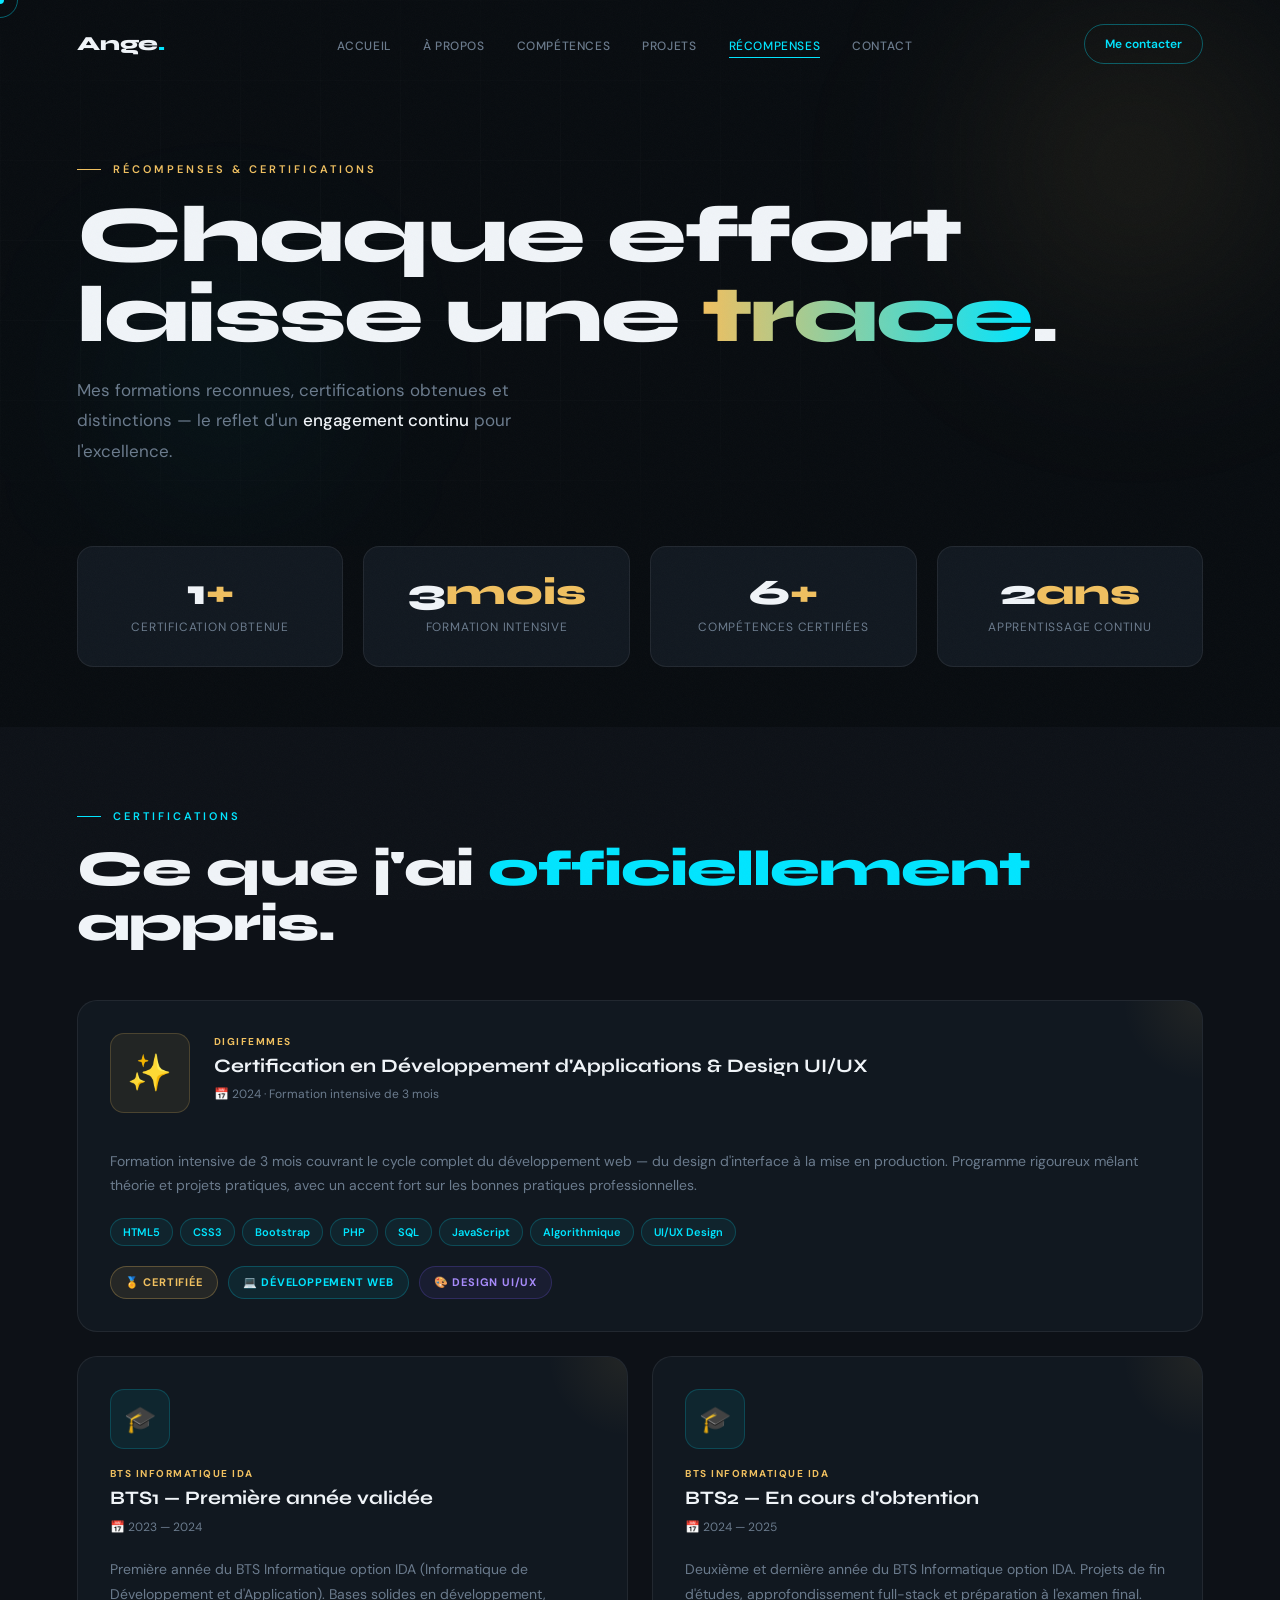
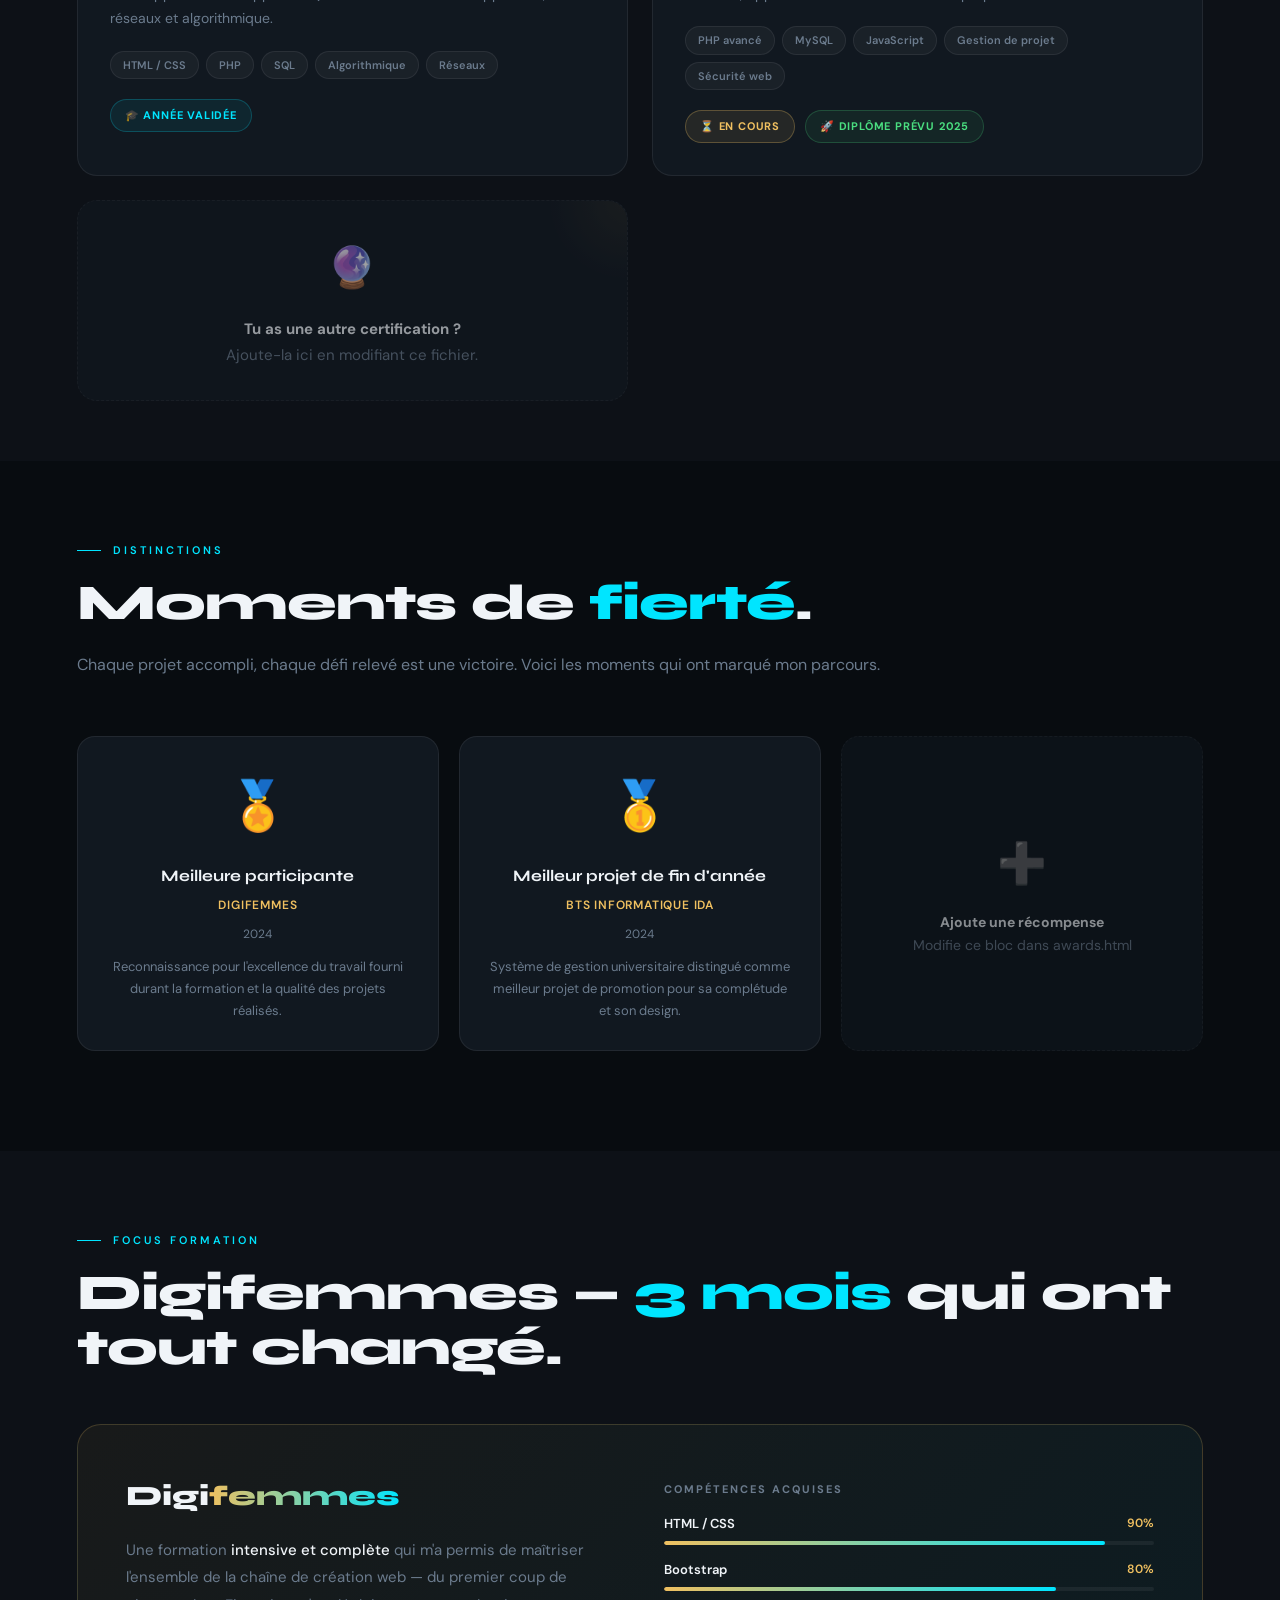
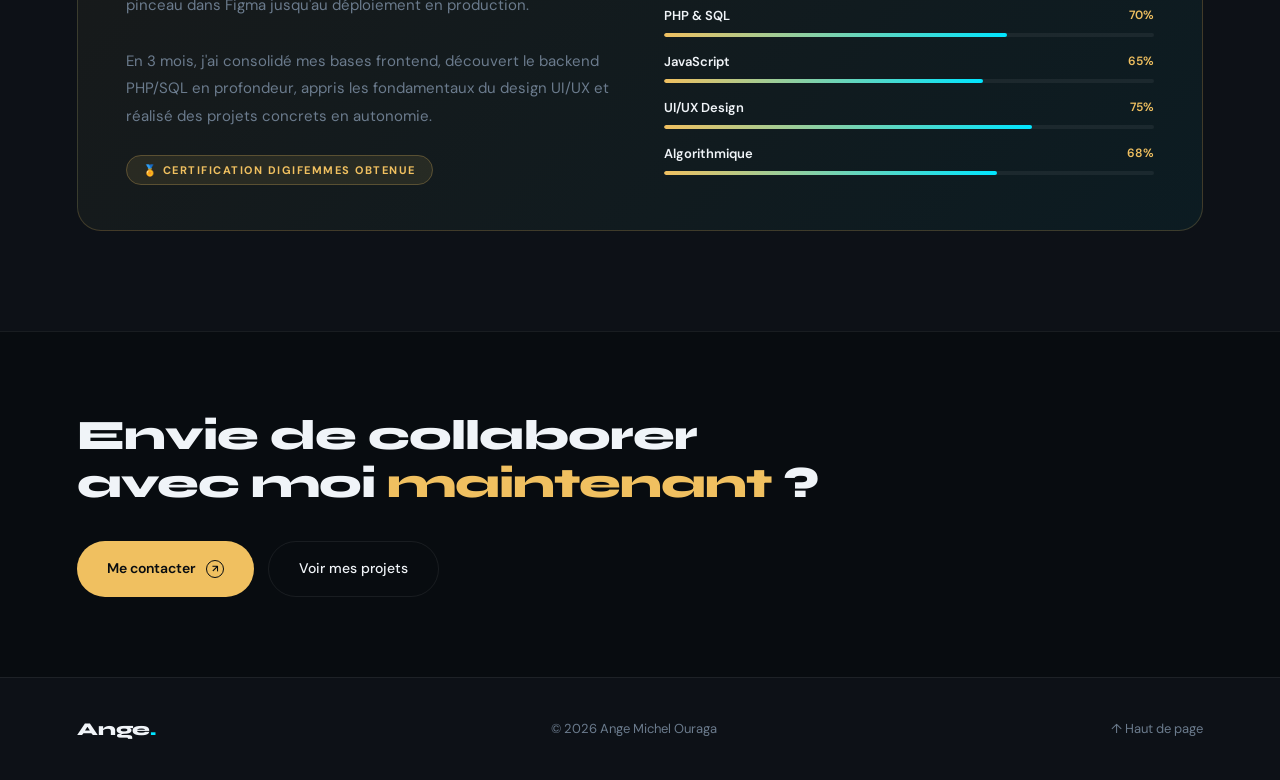
==== awards.html @ 10b8ca1f "Add files via upload" ====
<!DOCTYPE html>
<html lang="fr">
<head>
<meta charset="UTF-8">
<meta name="viewport" content="width=device-width, initial-scale=1.0">
<title>Récompenses & Certifications — Ange Michel Ouraga</title>
<link rel="preconnect" href="https://fonts.googleapis.com">
<link href="https://fonts.googleapis.com/css2?family=Syne:wght@400;600;700;800&family=DM+Sans:wght@300;400;500&display=swap" rel="stylesheet">
<link rel="stylesheet" href="shared.css">
<style>
/* ============================================
   AWARDS PAGE
============================================ */

/* ===== HERO SPÉCIAL ===== */
.awards-hero {
  padding:160px 6% 80px;
  position:relative; overflow:hidden;
  background:var(--bg);
}
.awards-hero-grid {
  position:absolute; inset:0; pointer-events:none;
  background-image:
    linear-gradient(rgba(255,255,255,.02) 1px, transparent 1px),
    linear-gradient(90deg, rgba(255,255,255,.02) 1px, transparent 1px);
  background-size:80px 80px;
  mask-image:radial-gradient(ellipse 70% 70% at 30% 50%, black 20%, transparent 100%);
}
.gold-orb {
  position:absolute; border-radius:50%; filter:blur(90px); pointer-events:none;
  animation:orbFloat 14s ease-in-out infinite;
}
.gold-orb-1 {
  width:450px; height:450px; right:-80px; top:-60px;
  background:radial-gradient(circle, rgba(240,192,96,.12) 0%, transparent 70%);
}
.gold-orb-2 {
  width:320px; height:320px; left:5%; bottom:0;
  background:radial-gradient(circle, rgba(0,229,255,.08) 0%, transparent 70%);
  animation-delay:-7s;
}

.awards-hero-label {
  font-size:11px; font-weight:600; letter-spacing:3px; text-transform:uppercase;
  color:#F0C060; margin-bottom:16px; display:flex; align-items:center; gap:12px;
  opacity:0; transform:translateY(20px); animation:revealUp .8s var(--ease) .1s forwards;
}
.awards-hero-label::before { content:''; width:24px; height:1px; background:#F0C060; }
.awards-hero-title {
  font-family:var(--font-h); font-size:clamp(44px,7vw,80px); font-weight:800;
  line-height:1; letter-spacing:-2px; margin-bottom:20px;
  opacity:0; transform:translateY(30px); animation:revealUp 1s var(--ease) .25s forwards;
}
.awards-hero-title em {
  font-style:normal;
  background:linear-gradient(90deg,#F0C060,#00E5FF);
  -webkit-background-clip:text; -webkit-text-fill-color:transparent; background-clip:text;
}
.awards-hero-sub {
  font-size:17px; color:var(--muted); max-width:480px; line-height:1.8;
  opacity:0; transform:translateY(20px); animation:revealUp .9s var(--ease) .4s forwards;
}
.awards-hero-sub strong { color:var(--txt); font-weight:500; }

/* ===== STATS RAPIDES ===== */
.awards-stats {
  display:grid; grid-template-columns:repeat(4,1fr); gap:20px;
  padding:0 6% 60px; background:var(--bg);
}
.astat {
  background:var(--surface); border:1px solid var(--border); border-radius:16px;
  padding:28px 20px; text-align:center;
  transition:border-color .3s, transform .3s var(--ease);
}
.astat:hover { border-color:rgba(240,192,96,.3); transform:translateY(-4px); }
.astat-num {
  font-family:var(--font-h); font-size:36px; font-weight:800; color:var(--txt); line-height:1;
}
.astat-num span { color:#F0C060; }
.astat-label { font-size:12px; color:var(--muted); text-transform:uppercase; letter-spacing:.8px; margin-top:6px; }

/* ===== CERTIFICATIONS ===== */
.certs-section { padding:80px 6% 60px; background:var(--bg2); }
.certs-grid { display:grid; grid-template-columns:repeat(2,1fr); gap:24px; margin-top:48px; }

.cert-card {
  background:var(--surface); border:1px solid var(--border); border-radius:20px;
  padding:32px; position:relative; overflow:hidden;
  transition:border-color .4s, transform .5s var(--ease), box-shadow .5s;
  cursor:none;
}
.cert-card:hover {
  border-color:rgba(240,192,96,.35);
  transform:translateY(-6px);
  box-shadow:0 24px 50px rgba(0,0,0,.3), 0 0 0 1px rgba(240,192,96,.1);
}
.cert-card.featured { grid-column:span 2; }
.cert-card.featured .cert-header { flex-direction:row; align-items:flex-start; gap:24px; }
.cert-card.featured .cert-icon-wrap { flex-shrink:0; width:80px; height:80px; font-size:36px; }

/* Deco coin */
.cert-card::before {
  content:''; position:absolute; top:0; right:0; width:80px; height:80px;
  background:radial-gradient(circle at top right, rgba(240,192,96,.08) 0%, transparent 70%);
}

.cert-header { display:flex; flex-direction:column; margin-bottom:20px; }
.cert-icon-wrap {
  width:60px; height:60px; border-radius:14px; margin-bottom:16px;
  background:rgba(240,192,96,.08); border:1px solid rgba(240,192,96,.2);
  display:flex; align-items:center; justify-content:center; font-size:26px;
}
.cert-icon-wrap.blue { background:rgba(0,229,255,.07); border-color:rgba(0,229,255,.18); }
.cert-icon-wrap.purple { background:rgba(123,97,255,.07); border-color:rgba(123,97,255,.18); }
.cert-icon-wrap.green { background:rgba(74,222,128,.07); border-color:rgba(74,222,128,.18); }

.cert-org {
  font-size:10px; font-weight:700; letter-spacing:1.5px; text-transform:uppercase;
  color:#F0C060; margin-bottom:4px;
}
.cert-title { font-family:var(--font-h); font-size:19px; font-weight:700; color:var(--txt); line-height:1.3; margin-bottom:6px; }
.cert-date { font-size:12px; color:var(--muted); }
.cert-desc { font-size:14px; color:var(--muted); line-height:1.75; margin-bottom:20px; }

.cert-skills { display:flex; flex-wrap:wrap; gap:7px; margin-bottom:20px; }
.cert-skill {
  font-size:11px; font-weight:600; color:var(--muted);
  background:rgba(255,255,255,.04); border:1px solid var(--border);
  padding:4px 12px; border-radius:100px;
}
.cert-skill.hl { color:var(--accent); background:rgba(0,229,255,.06); border-color:rgba(0,229,255,.2); }

.cert-badge-row { display:flex; align-items:center; gap:10px; flex-wrap:wrap; }
.cert-badge {
  display:inline-flex; align-items:center; gap:6px;
  font-size:11px; font-weight:700; letter-spacing:.8px; text-transform:uppercase;
  padding:6px 14px; border-radius:100px;
}
.cert-badge.gold { color:#F0C060; background:rgba(240,192,96,.09); border:1px solid rgba(240,192,96,.28); }
.cert-badge.cyan { color:var(--accent); background:rgba(0,229,255,.07); border:1px solid rgba(0,229,255,.22); }
.cert-badge.purple { color:#A78BFA; background:rgba(123,97,255,.08); border:1px solid rgba(123,97,255,.22); }
.cert-badge.green { color:#4ade80; background:rgba(74,222,128,.07); border:1px solid rgba(74,222,128,.22); }

/* Placeholder "À venir" */
.cert-card.placeholder {
  border-style:dashed; opacity:.6;
  display:flex; flex-direction:column; align-items:center; justify-content:center;
  text-align:center; min-height:200px;
}
.cert-card.placeholder:hover { opacity:.85; }
.placeholder-icon { font-size:40px; margin-bottom:16px; }
.placeholder-txt { font-size:15px; color:var(--muted); }
.placeholder-txt strong { color:var(--txt); }

/* ===== RÉCOMPENSES ===== */
.awards-section { padding:80px 6% 100px; background:var(--bg); }
.awards-list { display:grid; grid-template-columns:repeat(3,1fr); gap:20px; margin-top:48px; }

.award-card {
  background:var(--surface); border:1px solid var(--border); border-radius:18px;
  padding:28px; text-align:center; position:relative; overflow:hidden;
  transition:border-color .35s, transform .4s var(--ease), box-shadow .4s;
  cursor:none;
}
.award-card:hover {
  border-color:rgba(240,192,96,.3);
  transform:translateY(-5px);
  box-shadow:0 20px 40px rgba(0,0,0,.3);
}
.award-card::after {
  content:''; position:absolute; inset:0; opacity:0;
  background:radial-gradient(ellipse 80% 50% at 50% 0%, rgba(240,192,96,.06) 0%, transparent 100%);
  transition:opacity .4s;
}
.award-card:hover::after { opacity:1; }

.award-medal { font-size:48px; display:block; margin-bottom:16px; }
.award-title { font-family:var(--font-h); font-size:16px; font-weight:700; color:var(--txt); margin-bottom:6px; }
.award-org { font-size:12px; color:#F0C060; font-weight:600; margin-bottom:8px; text-transform:uppercase; letter-spacing:.8px; }
.award-year { font-size:12px; color:var(--muted); margin-bottom:12px; }
.award-desc { font-size:13px; color:var(--muted); line-height:1.7; }

/* ===== FRISE COMPÉTENCES DIGIFEMMES ===== */
.digifemmes-section { padding:80px 6% 100px; background:var(--bg2); }
.df-banner {
  background:linear-gradient(135deg, rgba(240,192,96,.05) 0%, rgba(0,229,255,.05) 100%);
  border:1px solid rgba(240,192,96,.2); border-radius:24px;
  padding:48px; display:grid; grid-template-columns:1fr 1fr; gap:48px; align-items:center;
  margin-top:48px;
}
.df-logo { font-family:var(--font-h); font-size:28px; font-weight:800; margin-bottom:16px; }
.df-logo span { background:linear-gradient(90deg,#F0C060,#00E5FF); -webkit-background-clip:text; -webkit-text-fill-color:transparent; background-clip:text; }
.df-desc { font-size:15px; color:var(--muted); line-height:1.85; }
.df-desc strong { color:var(--txt); font-weight:500; }
.df-skills-wrap {}
.df-skill-title { font-size:11px; font-weight:700; letter-spacing:2px; text-transform:uppercase; color:var(--muted); margin-bottom:14px; }
.df-skills { display:flex; flex-direction:column; gap:14px; }
.df-skill-row { display:flex; flex-direction:column; gap:6px; }
.df-skill-name { font-size:13px; font-weight:600; color:var(--txt); display:flex; justify-content:space-between; }
.df-skill-name span { color:#F0C060; font-size:12px; }
.df-skill-track { height:4px; background:rgba(255,255,255,.06); border-radius:99px; overflow:hidden; }
.df-skill-fill { height:100%; border-radius:99px; background:linear-gradient(90deg,#F0C060,var(--accent)); width:0; transition:width 1.4s var(--ease); }

/* ===== CTA ===== */
.awards-cta { padding:80px 6%; background:var(--bg); display:flex; align-items:center; justify-content:space-between; flex-wrap:wrap; gap:32px; border-top:1px solid var(--border); }
.cta-text { font-family:var(--font-h); font-size:clamp(26px,4vw,42px); font-weight:800; line-height:1.15; letter-spacing:-1px; }
.cta-text em { font-style:normal; color:#F0C060; }

@media(max-width:1024px) { .awards-stats{grid-template-columns:repeat(2,1fr)} .certs-grid{grid-template-columns:1fr} .cert-card.featured{grid-column:span 1} .cert-card.featured .cert-header{flex-direction:column} .awards-list{grid-template-columns:1fr 1fr} .df-banner{grid-template-columns:1fr;gap:32px} }
@media(max-width:768px) { .awards-list{grid-template-columns:1fr} .awards-cta{flex-direction:column} .awards-stats{grid-template-columns:1fr 1fr} }
</style>
</head>
<body>
<div id="cursor"></div>
<div id="cursor-ring"></div>

<nav id="navbar">
  <a href="index.html" class="logo">Ange<span>.</span></a>
  <ul class="nav-links">
    <li><a href="index.html">Accueil</a></li>
    <li><a href="about.html">À propos</a></li>
    <li><a href="skills.html">Compétences</a></li>
    <li><a href="projects.html">Projets</a></li>
    <li><a href="awards.html" class="active">Récompenses</a></li>
    <li><a href="contact.html">Contact</a></li>
  </ul>
  <a href="contact.html" class="nav-cta">Me contacter</a>
  <button class="hamburger" id="hamburger" aria-label="Menu"><span></span><span></span><span></span></button>
</nav>
<div class="mobile-menu" id="mobileMenu">
  <a href="index.html">Accueil</a>
  <a href="about.html">À propos</a>
  <a href="skills.html">Compétences</a>
  <a href="projects.html">Projets</a>
  <a href="awards.html" class="active">Récompenses</a>
  <a href="contact.html">Contact</a>
</div>

<!-- ===== HERO ===== -->
<section class="awards-hero">
  <div class="awards-hero-grid"></div>
  <div class="gold-orb gold-orb-1"></div>
  <div class="gold-orb gold-orb-2"></div>
  <p class="awards-hero-label">Récompenses & Certifications</p>
  <h1 class="awards-hero-title">Chaque effort<br>laisse une <em>trace</em>.</h1>
  <p class="awards-hero-sub">Mes formations reconnues, certifications obtenues et distinctions — le reflet d'un <strong>engagement continu</strong> pour l'excellence.</p>
</section>

<!-- ===== STATS ===== -->
<div class="awards-stats">
  <div class="astat reveal"><div class="astat-num">1<span>+</span></div><div class="astat-label">Certification obtenue</div></div>
  <div class="astat reveal reveal-delay-1"><div class="astat-num">3<span>mois</span></div><div class="astat-label">Formation intensive</div></div>
  <div class="astat reveal reveal-delay-2"><div class="astat-num">6<span>+</span></div><div class="astat-label">Compétences certifiées</div></div>
  <div class="astat reveal reveal-delay-3"><div class="astat-num">2<span>ans</span></div><div class="astat-label">Apprentissage continu</div></div>
</div>

<!-- ===== CERTIFICATIONS ===== -->
<section class="certs-section">
  <p class="section-label reveal">Certifications</p>
  <h2 class="section-title reveal reveal-delay-1">Ce que j'ai <em>officiellement</em> appris.</h2>

  <div class="certs-grid">

    <!-- ⭐ DIGIFEMMES — PRINCIPALE (featured) -->
    <div class="cert-card featured reveal">
      <div class="cert-header">
        <div class="cert-icon-wrap">✨</div>
        <div>
          <div class="cert-org">Digifemmes</div>
          <div class="cert-title">Certification en Développement d'Applications & Design UI/UX</div>
          <div class="cert-date">📅 2024 · Formation intensive de 3 mois</div>
        </div>
      </div>
      <p class="cert-desc">
        Formation intensive de 3 mois couvrant le cycle complet du développement web — du design d'interface à la mise en production. Programme rigoureux mêlant théorie et projets pratiques, avec un accent fort sur les bonnes pratiques professionnelles.
      </p>
      <div class="cert-skills">
        <span class="cert-skill hl">HTML5</span>
        <span class="cert-skill hl">CSS3</span>
        <span class="cert-skill hl">Bootstrap</span>
        <span class="cert-skill hl">PHP</span>
        <span class="cert-skill hl">SQL</span>
        <span class="cert-skill hl">JavaScript</span>
        <span class="cert-skill hl">Algorithmique</span>
        <span class="cert-skill hl">UI/UX Design</span>
      </div>
      <div class="cert-badge-row">
        <span class="cert-badge gold">🏅 Certifiée</span>
        <span class="cert-badge cyan">💻 Développement web</span>
        <span class="cert-badge purple">🎨 Design UI/UX</span>
      </div>
    </div>

    <!-- BTS1 -->
    <div class="cert-card reveal">
      <div class="cert-header">
        <div class="cert-icon-wrap blue">🎓</div>
        <div>
          <div class="cert-org">BTS Informatique IDA</div>
          <div class="cert-title">BTS1 — Première année validée</div>
          <div class="cert-date">📅 2023 — 2024</div>
        </div>
      </div>
      <p class="cert-desc">Première année du BTS Informatique option IDA (Informatique de Développement et d'Application). Bases solides en développement, réseaux et algorithmique.</p>
      <div class="cert-skills">
        <span class="cert-skill">HTML / CSS</span>
        <span class="cert-skill">PHP</span>
        <span class="cert-skill">SQL</span>
        <span class="cert-skill">Algorithmique</span>
        <span class="cert-skill">Réseaux</span>
      </div>
      <div class="cert-badge-row">
        <span class="cert-badge cyan">🎓 Année validée</span>
      </div>
    </div>

    <!-- BTS2 -->
    <div class="cert-card reveal reveal-delay-1">
      <div class="cert-header">
        <div class="cert-icon-wrap blue">🎓</div>
        <div>
          <div class="cert-org">BTS Informatique IDA</div>
          <div class="cert-title">BTS2 — En cours d'obtention</div>
          <div class="cert-date">📅 2024 — 2025</div>
        </div>
      </div>
      <p class="cert-desc">Deuxième et dernière année du BTS Informatique option IDA. Projets de fin d'études, approfondissement full-stack et préparation à l'examen final.</p>
      <div class="cert-skills">
        <span class="cert-skill">PHP avancé</span>
        <span class="cert-skill">MySQL</span>
        <span class="cert-skill">JavaScript</span>
        <span class="cert-skill">Gestion de projet</span>
        <span class="cert-skill">Sécurité web</span>
      </div>
      <div class="cert-badge-row">
        <span class="cert-badge gold">⏳ En cours</span>
        <span class="cert-badge green">🚀 Diplôme prévu 2025</span>
      </div>
    </div>

    <!-- Placeholder — À ajouter -->
    <div class="cert-card placeholder reveal reveal-delay-2">
      <div class="placeholder-icon">🔮</div>
      <div class="placeholder-txt">
        <strong>Tu as une autre certification ?</strong><br>
        Ajoute-la ici en modifiant ce fichier.
      </div>
    </div>

  </div>
</section>

<!-- ===== RÉCOMPENSES ===== -->
<section class="awards-section">
  <p class="section-label reveal">Distinctions</p>
  <h2 class="section-title reveal reveal-delay-1">Moments de <em>fierté</em>.</h2>
  <p class="section-sub reveal reveal-delay-2">
    <!-- 💡 Modifie cette intro selon tes vraies récompenses -->
    Chaque projet accompli, chaque défi relevé est une victoire. Voici les moments qui ont marqué mon parcours.
  </p>

  <div class="awards-list">

    <!-- Récompense 1 — Digifemmes -->
    <div class="award-card reveal">
      <span class="award-medal">🏅</span>
      <div class="award-title">Meilleure participante</div>
      <div class="award-org">Digifemmes</div>
      <div class="award-year">2024</div>
      <div class="award-desc">
        <!-- 💡 Remplace par ce que tu as vraiment obtenu à Digifemmes -->
        Reconnaissance pour l'excellence du travail fourni durant la formation et la qualité des projets réalisés.
      </div>
    </div>

    <!-- Récompense 2 — Projet scolaire -->
    <div class="award-card reveal reveal-delay-1">
      <span class="award-medal">🥇</span>
      <div class="award-title">Meilleur projet de fin d'année</div>
      <div class="award-org">BTS Informatique IDA</div>
      <div class="award-year">2024</div>
      <div class="award-desc">
        <!-- 💡 Remplace par ta vraie récompense si tu en as une -->
        Système de gestion universitaire distingué comme meilleur projet de promotion pour sa complétude et son design.
      </div>
    </div>

    <!-- Slot à remplir -->
    <div class="award-card reveal reveal-delay-2" style="border-style:dashed;opacity:.55;display:flex;flex-direction:column;align-items:center;justify-content:center;min-height:220px;">
      <span style="font-size:40px;margin-bottom:14px;">➕</span>
      <div style="font-size:14px;color:var(--muted);text-align:center;">
        <strong style="color:var(--txt);">Ajoute une récompense</strong><br>
        Modifie ce bloc dans awards.html
      </div>
    </div>

  </div>
</section>

<!-- ===== FOCUS DIGIFEMMES ===== -->
<section class="digifemmes-section">
  <p class="section-label reveal">Focus formation</p>
  <h2 class="section-title reveal reveal-delay-1">Digifemmes — <em>3 mois</em> qui ont tout changé.</h2>

  <div class="df-banner reveal reveal-delay-2">
    <div>
      <div class="df-logo">Digi<span>femmes</span></div>
      <p class="df-desc">
        Une formation <strong>intensive et complète</strong> qui m'a permis de maîtriser l'ensemble de la chaîne de création web — du premier coup de pinceau dans Figma jusqu'au déploiement en production.<br><br>
        En 3 mois, j'ai consolidé mes bases frontend, découvert le backend PHP/SQL en profondeur, appris les fondamentaux du design UI/UX et réalisé des projets concrets en autonomie.
      </p>
      <div style="margin-top:24px;">
        <span style="font-size:11px;font-weight:700;letter-spacing:1.5px;text-transform:uppercase;color:#F0C060;background:rgba(240,192,96,.09);border:1px solid rgba(240,192,96,.25);padding:7px 16px;border-radius:100px;">🏅 Certification Digifemmes obtenue</span>
      </div>
    </div>

    <div class="df-skills-wrap">
      <div class="df-skill-title">Compétences acquises</div>
      <div class="df-skills bar-skills">
        <div class="df-skill-row bar-item">
          <div class="df-skill-name">HTML / CSS <span>90%</span></div>
          <div class="df-skill-track bar-track"><div class="df-skill-fill bar-fill" data-width="90"></div></div>
        </div>
        <div class="df-skill-row bar-item">
          <div class="df-skill-name">Bootstrap <span>80%</span></div>
          <div class="df-skill-track bar-track"><div class="df-skill-fill bar-fill" data-width="80"></div></div>
        </div>
        <div class="df-skill-row bar-item">
          <div class="df-skill-name">PHP &amp; SQL <span>70%</span></div>
          <div class="df-skill-track bar-track"><div class="df-skill-fill bar-fill" data-width="70"></div></div>
        </div>
        <div class="df-skill-row bar-item">
          <div class="df-skill-name">JavaScript <span>65%</span></div>
          <div class="df-skill-track bar-track"><div class="df-skill-fill bar-fill" data-width="65"></div></div>
        </div>
        <div class="df-skill-row bar-item">
          <div class="df-skill-name">UI/UX Design <span>75%</span></div>
          <div class="df-skill-track bar-track"><div class="df-skill-fill bar-fill" data-width="75"></div></div>
        </div>
        <div class="df-skill-row bar-item">
          <div class="df-skill-name">Algorithmique <span>68%</span></div>
          <div class="df-skill-track bar-track"><div class="df-skill-fill bar-fill" data-width="68"></div></div>
        </div>
      </div>
    </div>
  </div>
</section>

<!-- ===== CTA ===== -->
<div class="awards-cta">
  <div class="reveal">
    <p class="cta-text">Envie de collaborer<br>avec moi <em>maintenant</em> ?</p>
  </div>
  <div class="reveal reveal-delay-2" style="display:flex;gap:14px;flex-wrap:wrap;">
    <a href="contact.html" class="btn-primary" style="background:#F0C060;color:#080C10;">Me contacter <span class="arrow" style="border-color:#080C10;">↗</span></a>
    <a href="projects.html" class="btn-ghost">Voir mes projets</a>
  </div>
</div>

<footer>
  <div class="footer-logo">Ange<span>.</span></div>
  <p class="footer-copy">© 2026 Ange Michel Ouraga</p>
  <a href="#" onclick="window.scrollTo({top:0,behavior:'smooth'});return false;" class="footer-back">↑ Haut de page</a>
</footer>

<div class="toast" id="toast"></div>
<script src="shared.js"></script>
</body>
</html>
---- shared.css ----
/* =============================================
   SHARED.CSS — Ange Michel Ouraga Portfolio
   Importé dans toutes les pages
============================================= */
:root {
  --bg:      #080C10;
  --bg2:     #0D1117;
  --surface: #111820;
  --border:  rgba(255,255,255,0.07);
  --accent:  #00E5FF;
  --accent2: #7B61FF;
  --gold:    #F0C060;
  --txt:     #F0F4F8;
  --muted:   #6B7B8D;
  --ease:    cubic-bezier(0.16, 1, 0.3, 1);
  --font-h:  'Syne', sans-serif;
  --font-b:  'DM Sans', sans-serif;
}

*,*::before,*::after{margin:0;padding:0;box-sizing:border-box}
html{scroll-behavior:smooth;overflow-x:hidden}
body{background:var(--bg);color:var(--txt);font-family:var(--font-b);font-size:16px;line-height:1.7;overflow-x:hidden;cursor:none}

/* CURSOR */
#cursor{width:8px;height:8px;background:var(--accent);border-radius:50%;position:fixed;top:0;left:0;z-index:9999;pointer-events:none;transform:translate(-50%,-50%);transition:width .3s var(--ease),height .3s var(--ease);mix-blend-mode:screen}
#cursor-ring{width:36px;height:36px;border:1px solid rgba(0,229,255,.4);border-radius:50%;position:fixed;top:0;left:0;z-index:9998;pointer-events:none;transform:translate(-50%,-50%);transition:width .4s var(--ease),height .4s var(--ease),opacity .3s}
body:has(a:hover) #cursor,body:has(button:hover) #cursor{width:18px;height:18px}
body:has(a:hover) #cursor-ring,body:has(button:hover) #cursor-ring{width:60px;height:60px;opacity:.5}

/* GRAIN */
body::before{content:'';position:fixed;inset:0;z-index:9990;pointer-events:none;opacity:.028;background-image:url("data:image/svg+xml,%3Csvg viewBox='0 0 256 256' xmlns='http://www.w3.org/2000/svg'%3E%3Cfilter id='n'%3E%3CfeTurbulence type='fractalNoise' baseFrequency='.9' numOctaves='4' stitchTiles='stitch'/%3E%3C/filter%3E%3Crect width='100%25' height='100%25' filter='url(%23n)'/%3E%3C/svg%3E");background-size:180px}

/* NAV */
nav{position:fixed;top:0;left:0;right:0;z-index:1000;display:flex;align-items:center;justify-content:space-between;padding:24px 6%;transition:background .5s var(--ease),padding .4s var(--ease)}
nav.scrolled{background:rgba(8,12,16,.92);backdrop-filter:blur(22px) saturate(1.6);padding:14px 6%;border-bottom:1px solid var(--border)}
.logo{font-family:var(--font-h);font-size:20px;font-weight:800;color:var(--txt);text-decoration:none}
.logo span{color:var(--accent)}
.nav-links{display:flex;gap:32px;list-style:none}
.nav-links a{font-size:12px;font-weight:500;letter-spacing:.6px;text-transform:uppercase;text-decoration:none;color:var(--muted);transition:color .3s;position:relative}
.nav-links a::after{content:'';position:absolute;bottom:-4px;left:0;right:100%;height:1px;background:var(--accent);transition:right .4s var(--ease)}
.nav-links a:hover,.nav-links a.active{color:var(--txt)}
.nav-links a:hover::after,.nav-links a.active::after{right:0}
.nav-links a.active{color:var(--accent)}
.nav-cta{font-size:12px;font-weight:600;padding:9px 20px;border:1px solid rgba(0,229,255,.35);border-radius:100px;color:var(--accent);text-decoration:none;transition:background .3s,color .3s,border-color .3s}
.nav-cta:hover{background:var(--accent);color:var(--bg);border-color:var(--accent)}
.hamburger{display:none;flex-direction:column;gap:5px;background:none;border:none;cursor:none;padding:4px}
.hamburger span{display:block;width:24px;height:1.5px;background:var(--txt);border-radius:2px;transition:transform .4s var(--ease),opacity .3s}
.hamburger.open span:nth-child(1){transform:translateY(6.5px) rotate(45deg)}
.hamburger.open span:nth-child(2){opacity:0}
.hamburger.open span:nth-child(3){transform:translateY(-6.5px) rotate(-45deg)}
.mobile-menu{display:none;position:fixed;inset:0;z-index:999;background:rgba(8,12,16,.98);backdrop-filter:blur(20px);flex-direction:column;align-items:center;justify-content:center;gap:36px;opacity:0;transition:opacity .4s var(--ease)}
.mobile-menu.open{opacity:1}
.mobile-menu a{font-family:var(--font-h);font-size:28px;font-weight:700;color:var(--txt);text-decoration:none;transition:color .3s}
.mobile-menu a:hover,.mobile-menu a.active{color:var(--accent)}

/* FOOTER */
footer{background:var(--bg2);border-top:1px solid var(--border);padding:36px 6%;display:flex;align-items:center;justify-content:space-between;flex-wrap:wrap;gap:16px}
.footer-logo{font-family:var(--font-h);font-size:18px;font-weight:800;color:var(--txt)}
.footer-logo span{color:var(--accent)}
.footer-copy{font-size:13px;color:var(--muted)}
.footer-back{font-size:13px;color:var(--muted);text-decoration:none;cursor:none;transition:color .3s}
.footer-back:hover{color:var(--accent)}

/* PAGE HERO (pages internes) */
.page-hero{padding:160px 6% 80px;position:relative;overflow:hidden;background:var(--bg)}
.page-hero-grid{position:absolute;inset:0;pointer-events:none;background-image:linear-gradient(rgba(255,255,255,.02) 1px,transparent 1px),linear-gradient(90deg,rgba(255,255,255,.02) 1px,transparent 1px);background-size:80px 80px;mask-image:radial-gradient(ellipse 70% 70% at 30% 50%,black 20%,transparent 100%)}
.page-hero-label{font-size:11px;font-weight:600;letter-spacing:3px;text-transform:uppercase;color:var(--accent);margin-bottom:16px;display:flex;align-items:center;gap:12px;opacity:0;transform:translateY(20px);animation:revealUp .8s var(--ease) .1s forwards}
.page-hero-label::before{content:'';width:24px;height:1px;background:var(--accent)}
.page-hero-title{font-family:var(--font-h);font-size:clamp(44px,7vw,80px);font-weight:800;line-height:1;letter-spacing:-2px;margin-bottom:20px;opacity:0;transform:translateY(30px);animation:revealUp 1s var(--ease) .25s forwards}
.page-hero-title em{font-style:normal;-webkit-text-stroke:1px rgba(255,255,255,.25);color:transparent}
.page-hero-sub{font-size:17px;color:var(--muted);max-width:480px;line-height:1.8;opacity:0;transform:translateY(20px);animation:revealUp .9s var(--ease) .4s forwards}
.page-hero-sub strong{color:var(--txt);font-weight:500}
.page-orb{position:absolute;border-radius:50%;filter:blur(90px);pointer-events:none;animation:orbFloat 14s ease-in-out infinite}
.page-orb-1{width:400px;height:400px;right:-80px;top:-60px;background:radial-gradient(circle,rgba(0,229,255,.1) 0%,transparent 70%)}
.page-orb-2{width:300px;height:300px;right:20%;bottom:0;background:radial-gradient(circle,rgba(123,97,255,.08) 0%,transparent 70%);animation-delay:-6s}

/* SECTIONS */
.section{padding:100px 6%;position:relative}
.section-label{font-size:11px;font-weight:600;letter-spacing:3px;text-transform:uppercase;color:var(--accent);margin-bottom:16px;display:flex;align-items:center;gap:12px}
.section-label::before{content:'';width:24px;height:1px;background:var(--accent)}
.section-title{font-family:var(--font-h);font-size:clamp(30px,4.5vw,50px);font-weight:800;line-height:1.1;letter-spacing:-1px;margin-bottom:20px}
.section-title em{font-style:normal;color:var(--accent)}
.section-sub{font-size:16px;color:var(--muted);line-height:1.8;margin-bottom:56px}

/* REVEAL */
.reveal{opacity:0;transform:translateY(40px);transition:opacity .9s var(--ease),transform .9s var(--ease)}
.reveal.visible{opacity:1;transform:translateY(0)}
.reveal-delay-1{transition-delay:.1s}
.reveal-delay-2{transition-delay:.22s}
.reveal-delay-3{transition-delay:.36s}
.reveal-delay-4{transition-delay:.5s}
.reveal-delay-5{transition-delay:.64s}

/* BUTTONS */
.btn-primary{display:inline-flex;align-items:center;gap:10px;padding:15px 30px;background:var(--accent);color:var(--bg);font-family:var(--font-b);font-size:14px;font-weight:600;border-radius:100px;text-decoration:none;cursor:none;transition:transform .3s var(--ease),box-shadow .3s}
.btn-primary:hover{transform:translateY(-3px);box-shadow:0 12px 40px rgba(0,229,255,.3);color:var(--bg)}
.btn-primary .arrow{width:18px;height:18px;border:1.5px solid var(--bg);border-radius:50%;display:flex;align-items:center;justify-content:center;font-size:10px;transition:transform .3s var(--ease)}
.btn-primary:hover .arrow{transform:rotate(45deg)}
.btn-ghost{display:inline-flex;align-items:center;gap:8px;padding:15px 30px;border:1px solid var(--border);color:var(--txt);font-family:var(--font-b);font-size:14px;font-weight:500;border-radius:100px;text-decoration:none;cursor:none;transition:background .3s,border-color .3s,transform .3s var(--ease)}
.btn-ghost:hover{background:rgba(255,255,255,.05);border-color:rgba(255,255,255,.2);transform:translateY(-3px);color:var(--txt)}

/* TOAST */
.toast{position:fixed;bottom:32px;right:32px;z-index:9995;display:flex;align-items:center;gap:12px;padding:16px 22px;border-radius:14px;font-size:14px;font-weight:600;box-shadow:0 16px 40px rgba(0,0,0,.4);transform:translateY(100px);opacity:0;transition:transform .5s var(--ease),opacity .4s;pointer-events:none}
.toast.show{transform:translateY(0);opacity:1}
.toast.success{background:#065F46;color:#6EE7B7;border:1px solid #047857}
.toast.info{background:#1E3A5F;color:#7DD3FC;border:1px solid #1D4ED8}

/* ANIMATIONS */
@keyframes orbFloat{0%,100%{transform:translateY(0) scale(1)}33%{transform:translateY(-28px) scale(1.04)}66%{transform:translateY(14px) scale(.97)}}
@keyframes revealUp{to{opacity:1;transform:translateY(0)}}
@keyframes pulse{0%,100%{box-shadow:0 0 0 0 rgba(0,229,255,.4)}50%{box-shadow:0 0 0 6px rgba(0,229,255,0)}}
@keyframes spin{to{transform:rotate(360deg)}}
@keyframes shimmer{0%{background-position:200% 0}100%{background-position:-200% 0}}

/* RESPONSIVE */
@media(max-width:1024px){.page-hero-title{font-size:clamp(38px,6vw,60px)}}
@media(max-width:768px){
  .nav-links,.nav-cta{display:none}
  .hamburger{display:flex}
  .mobile-menu{display:flex}
  .section{padding:70px 5%}
  .page-hero{padding:130px 5% 60px}
  footer{flex-direction:column;text-align:center}
}
@media(max-width:480px){.btn-primary,.btn-ghost{width:100%;justify-content:center}}
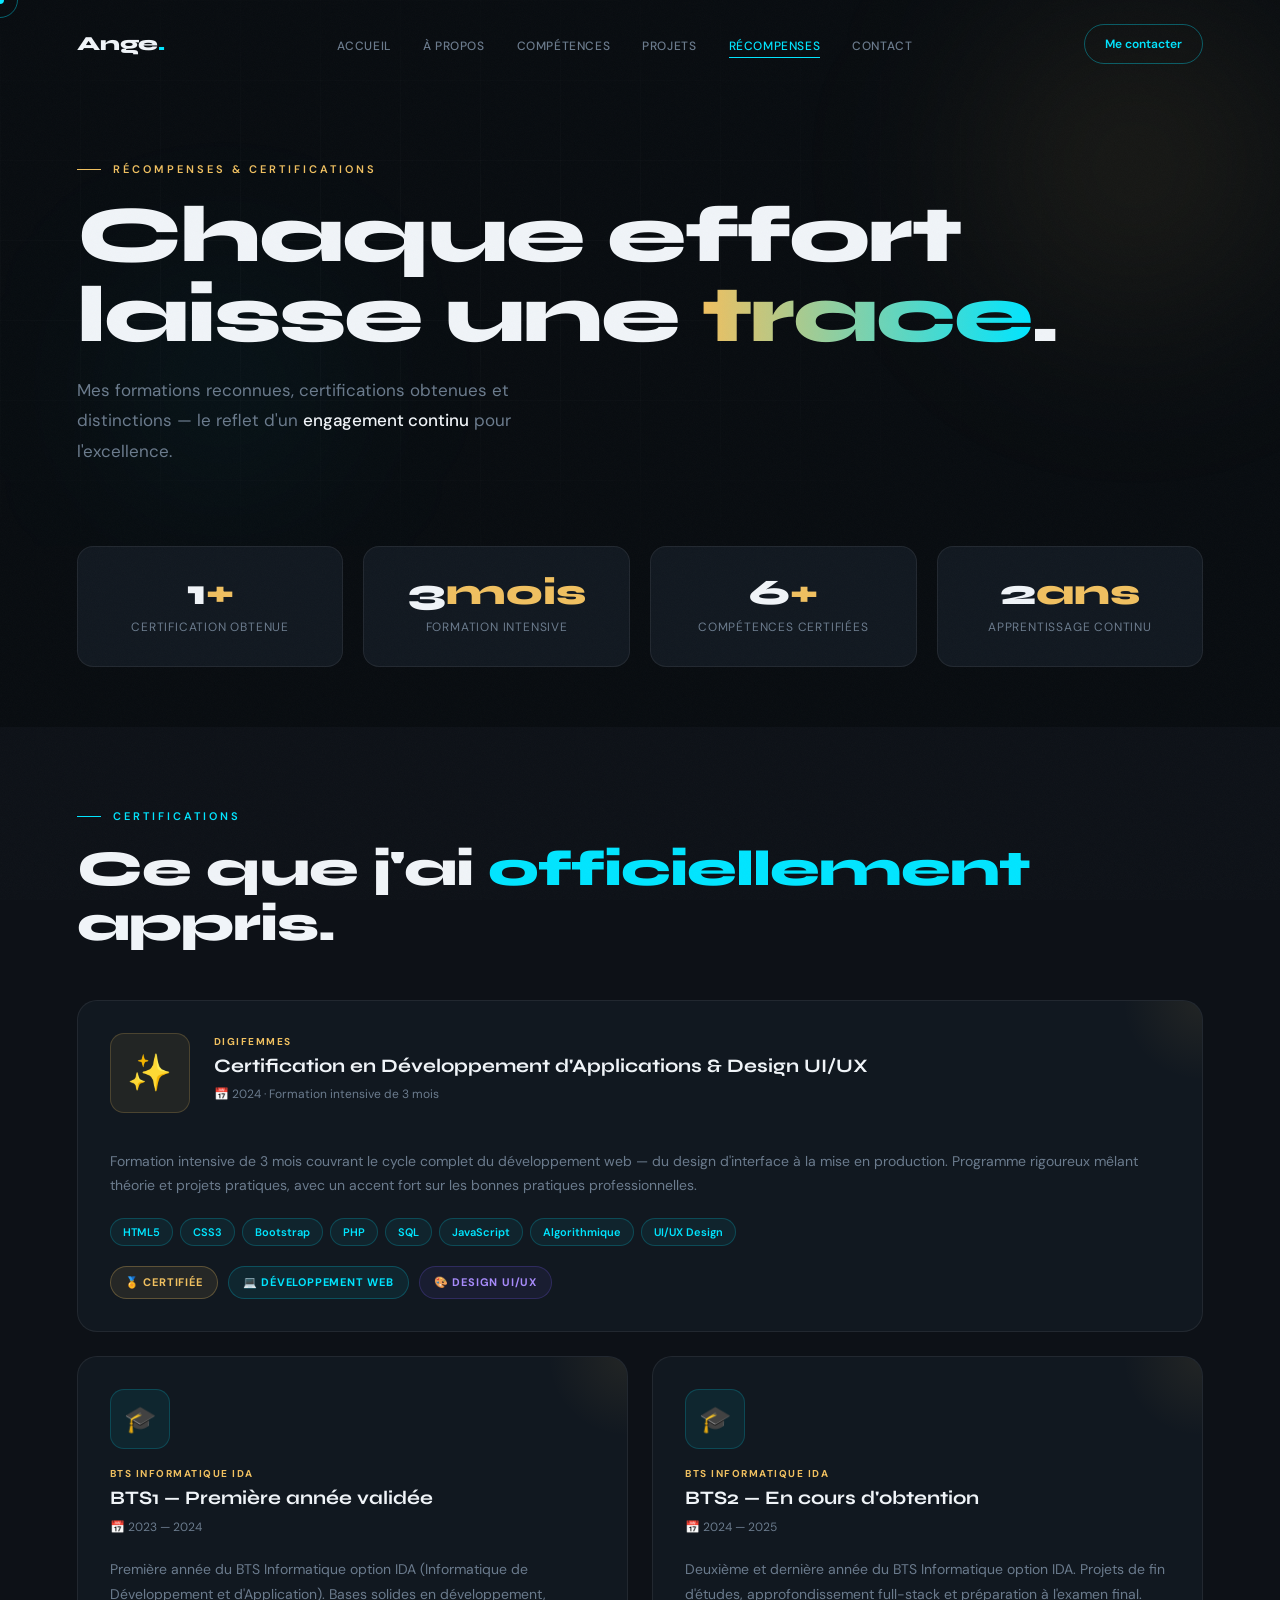
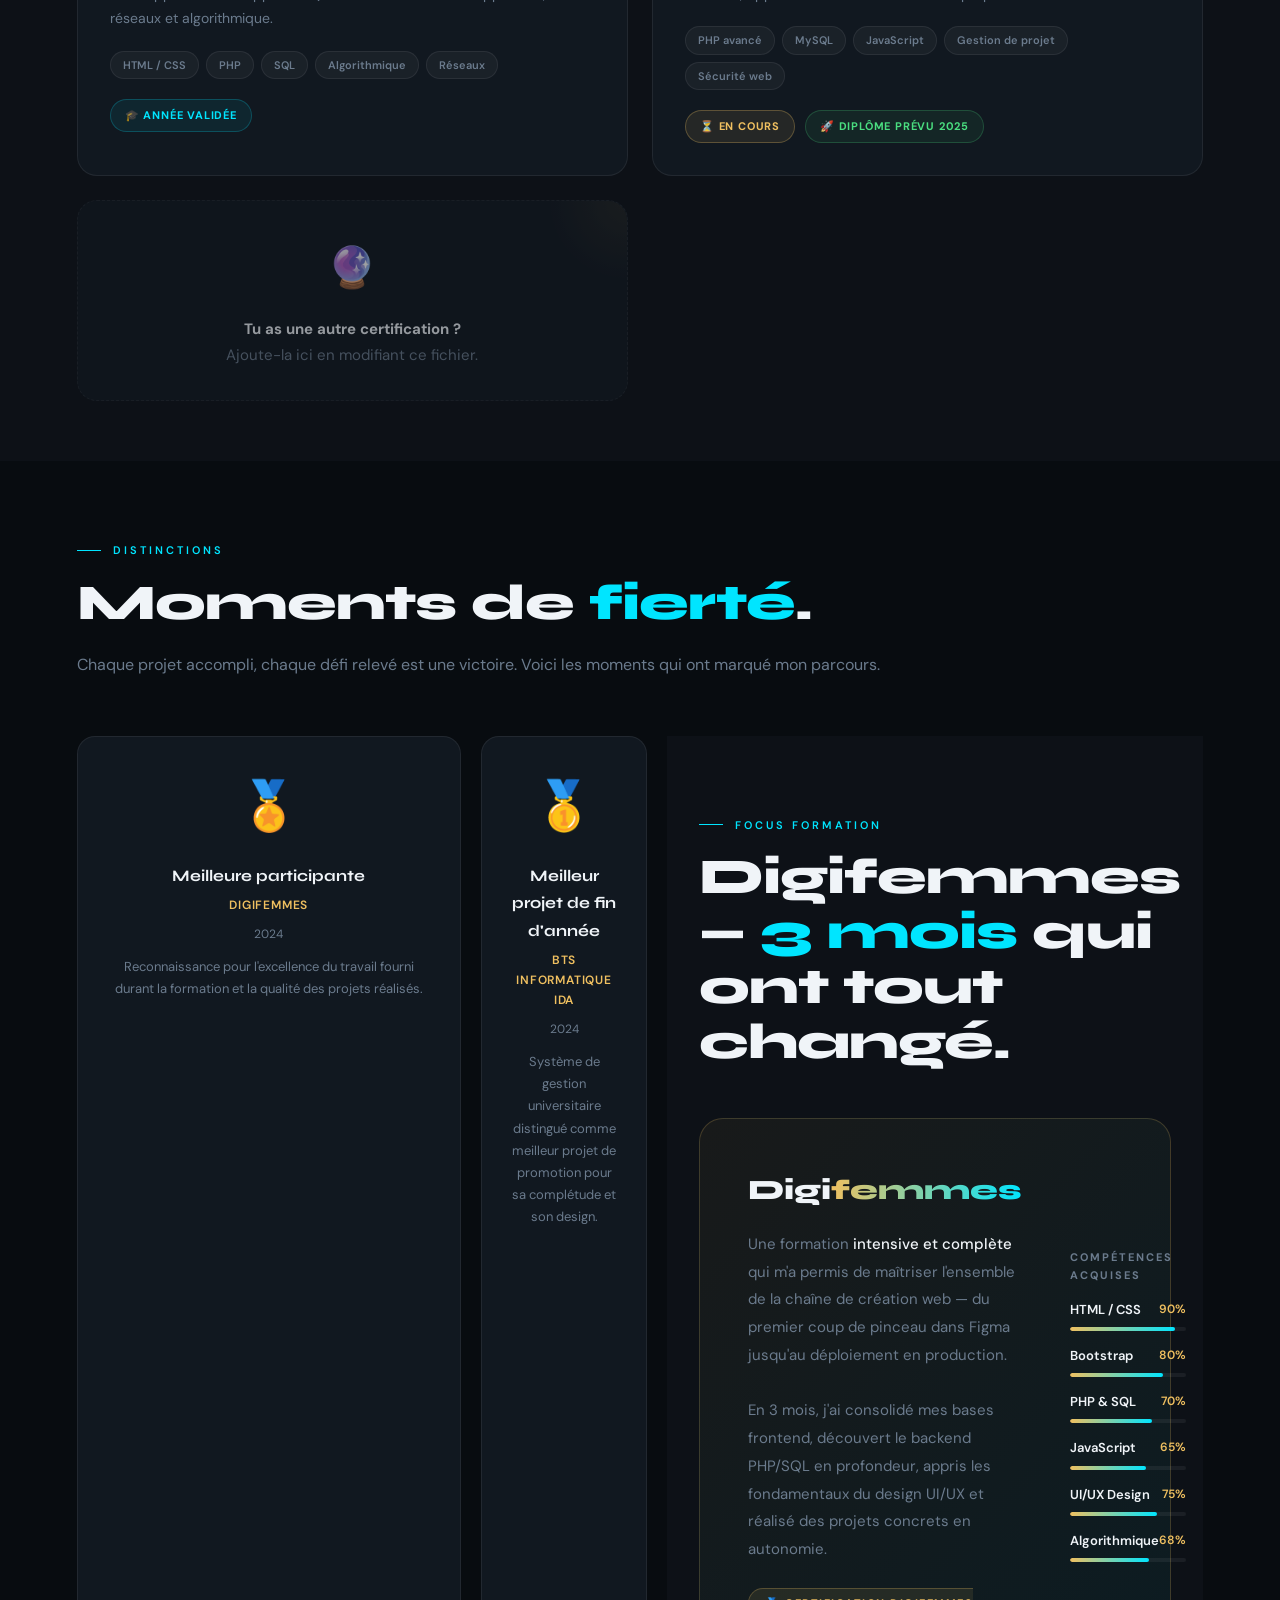
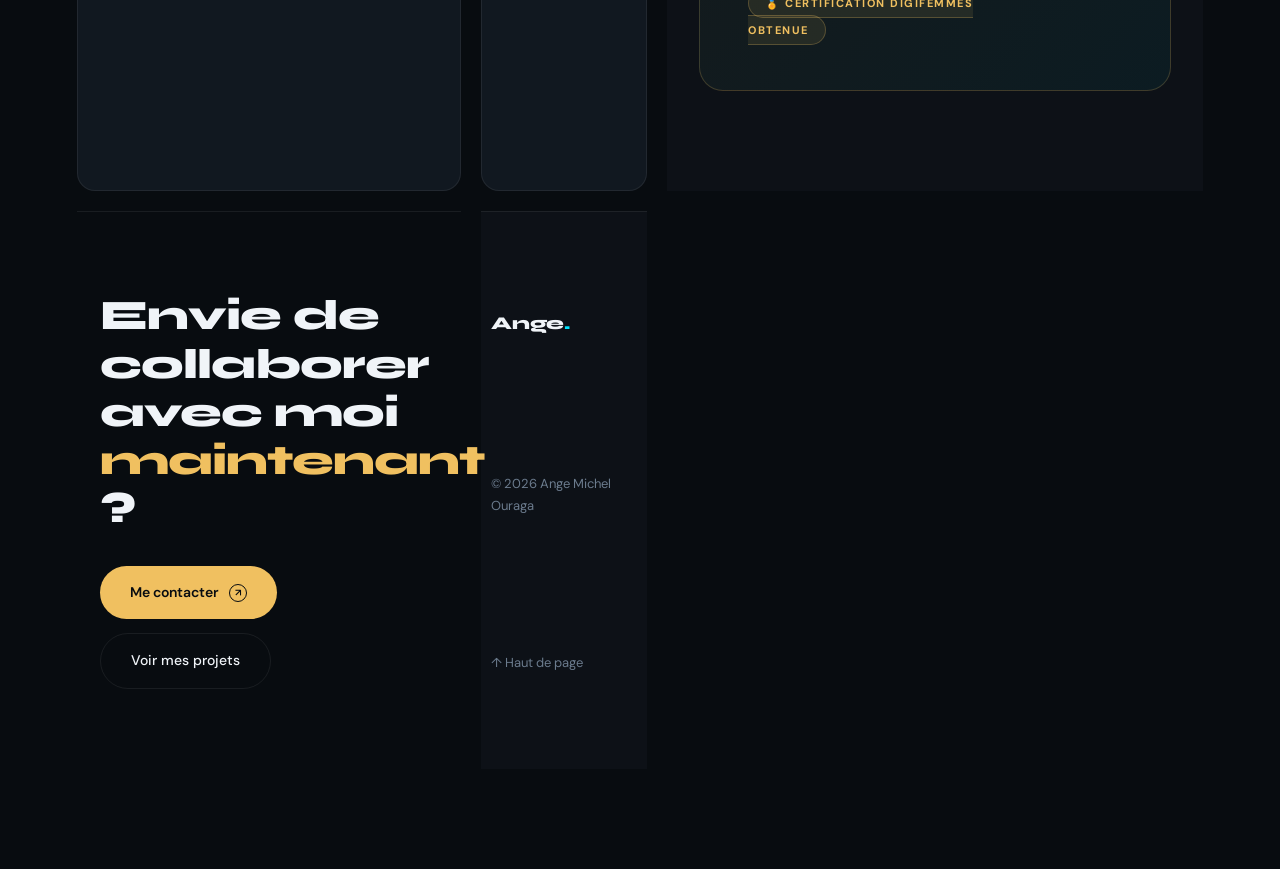
==== commit ab87bb47: "Delete placeholder award card section Removed placeholder award card from awards.html." ====
--- a/awards.html
+++ b/awards.html
@@ -385,17 +385,7 @@
       </div>
     </div>
 
-    <!-- Slot à remplir -->
-    <div class="award-card reveal reveal-delay-2" style="border-style:dashed;opacity:.55;display:flex;flex-direction:column;align-items:center;justify-content:center;min-height:220px;">
-      <span style="font-size:40px;margin-bottom:14px;">➕</span>
-      <div style="font-size:14px;color:var(--muted);text-align:center;">
-        <strong style="color:var(--txt);">Ajoute une récompense</strong><br>
-        Modifie ce bloc dans awards.html
-      </div>
-    </div>
-
-  </div>
-</section>
+
 
 <!-- ===== FOCUS DIGIFEMMES ===== -->
 <section class="digifemmes-section">
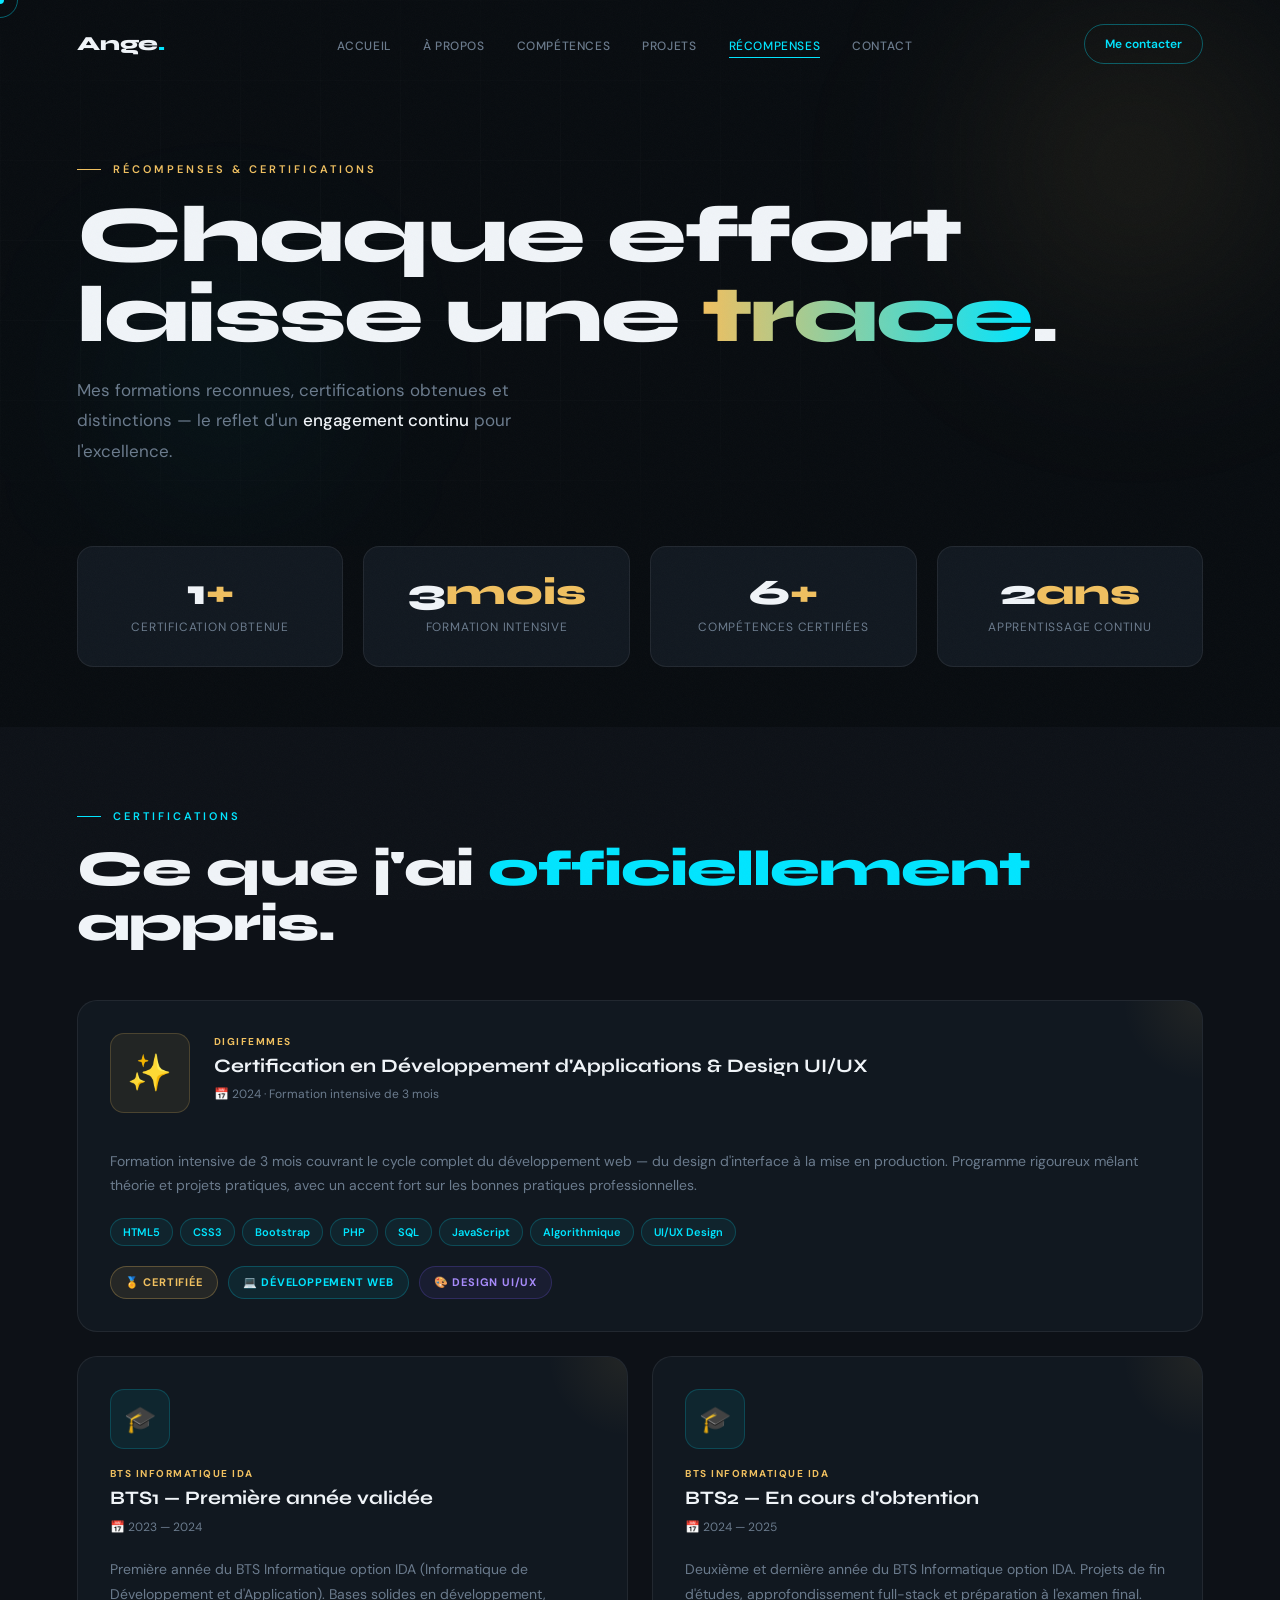
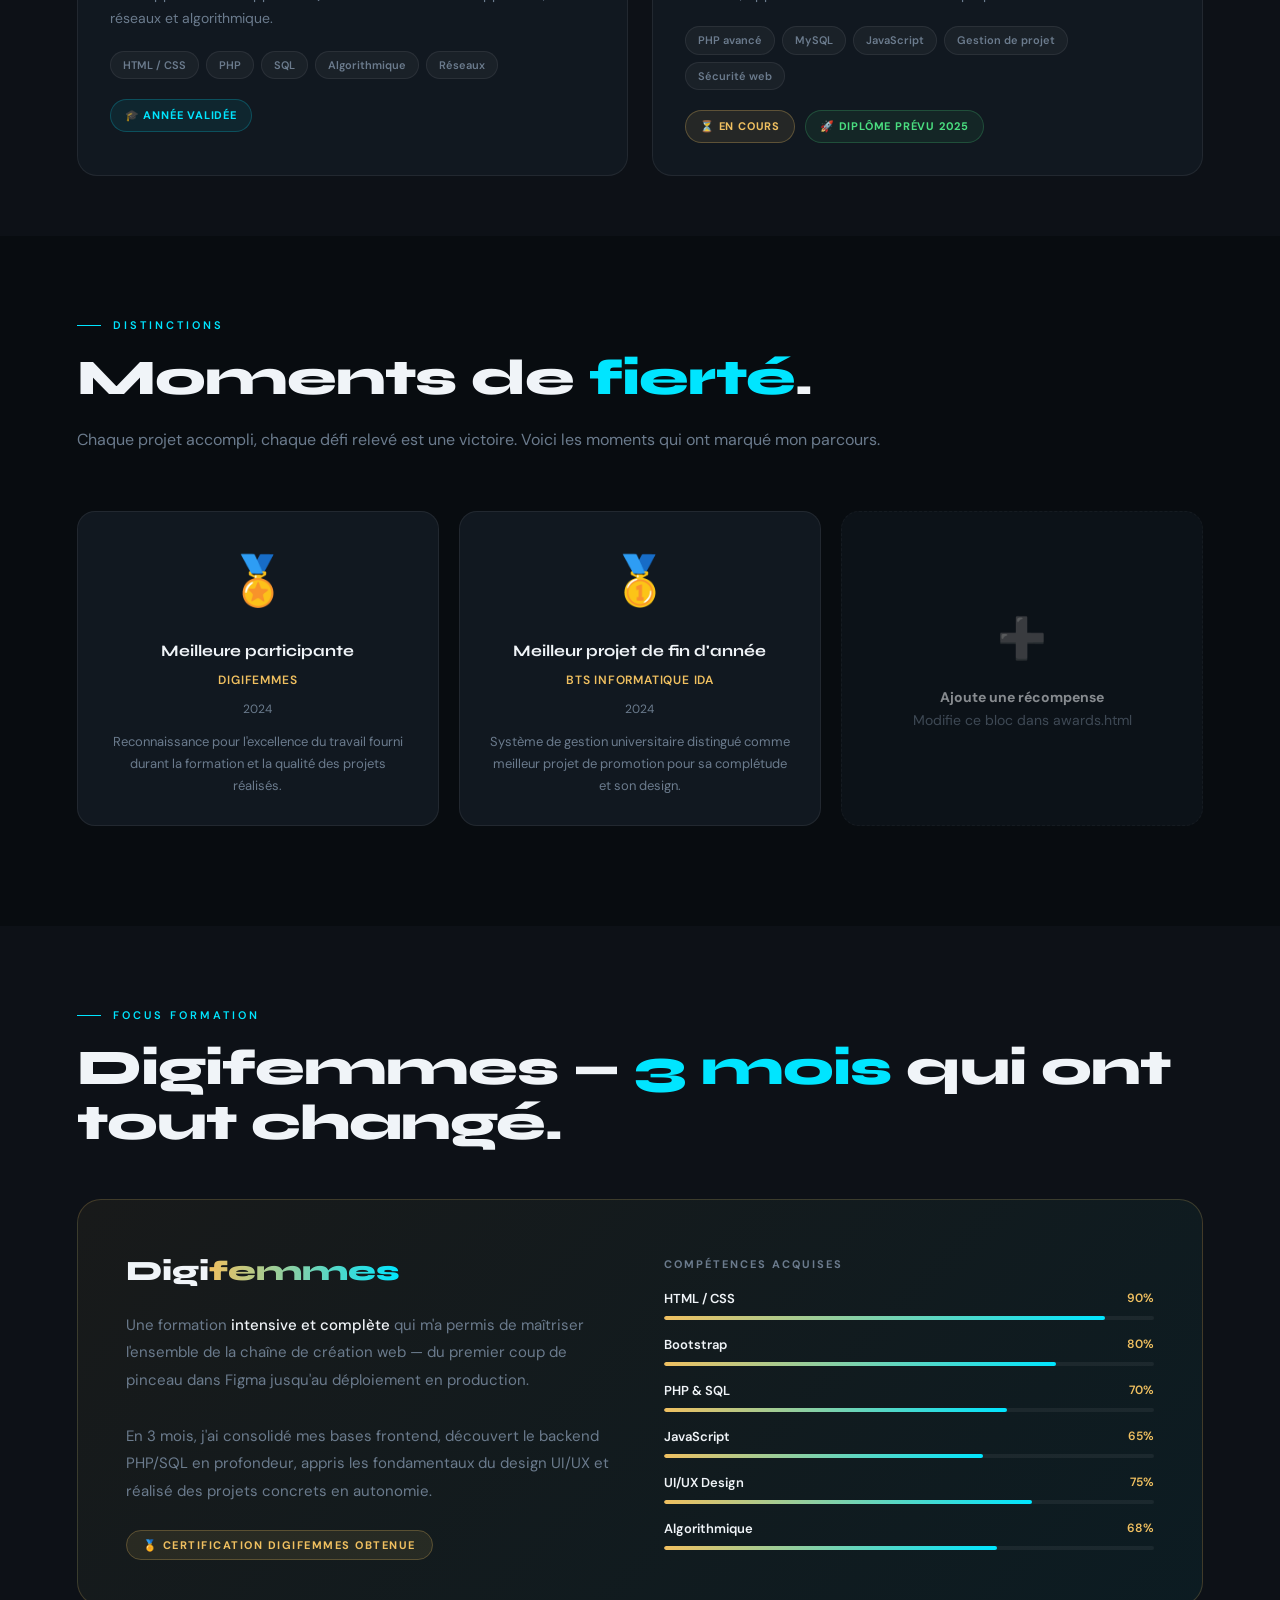
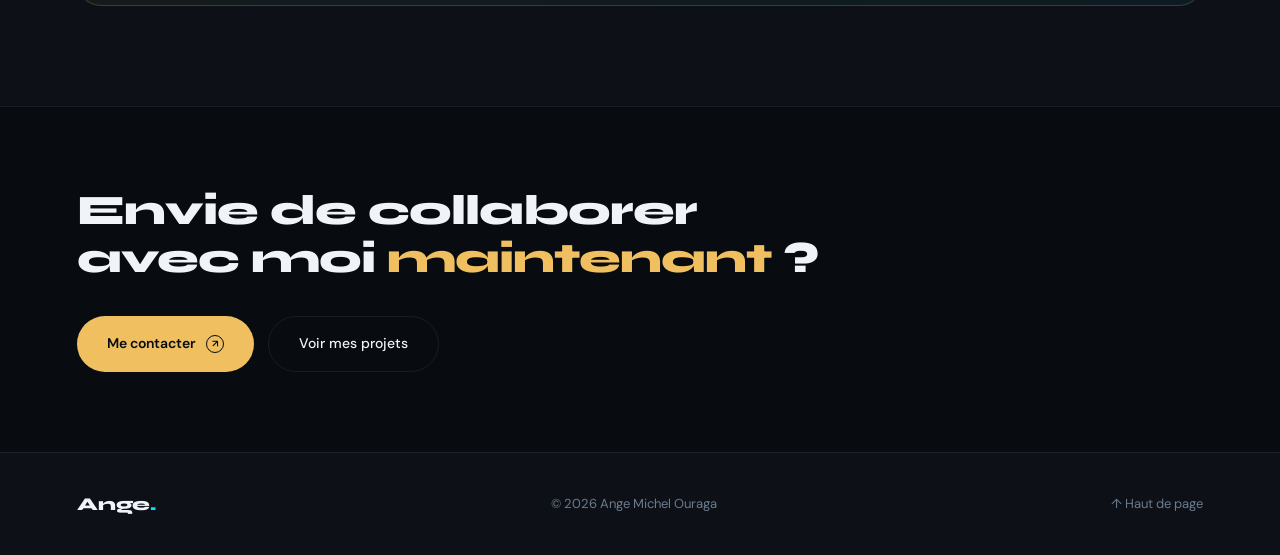
==== commit 10ce98f5: "Update awards.html" ====
--- a/awards.html
+++ b/awards.html
@@ -338,14 +338,7 @@
       </div>
     </div>
 
-    <!-- Placeholder — À ajouter -->
-    <div class="cert-card placeholder reveal reveal-delay-2">
-      <div class="placeholder-icon">🔮</div>
-      <div class="placeholder-txt">
-        <strong>Tu as une autre certification ?</strong><br>
-        Ajoute-la ici en modifiant ce fichier.
-      </div>
-    </div>
+    
 
   </div>
 </section>
@@ -385,7 +378,17 @@
       </div>
     </div>
 
-
+    <!-- Slot à remplir -->
+    <div class="award-card reveal reveal-delay-2" style="border-style:dashed;opacity:.55;display:flex;flex-direction:column;align-items:center;justify-content:center;min-height:220px;">
+      <span style="font-size:40px;margin-bottom:14px;">➕</span>
+      <div style="font-size:14px;color:var(--muted);text-align:center;">
+        <strong style="color:var(--txt);">Ajoute une récompense</strong><br>
+        Modifie ce bloc dans awards.html
+      </div>
+    </div>
+
+  </div>
+</section>
 
 <!-- ===== FOCUS DIGIFEMMES ===== -->
 <section class="digifemmes-section">
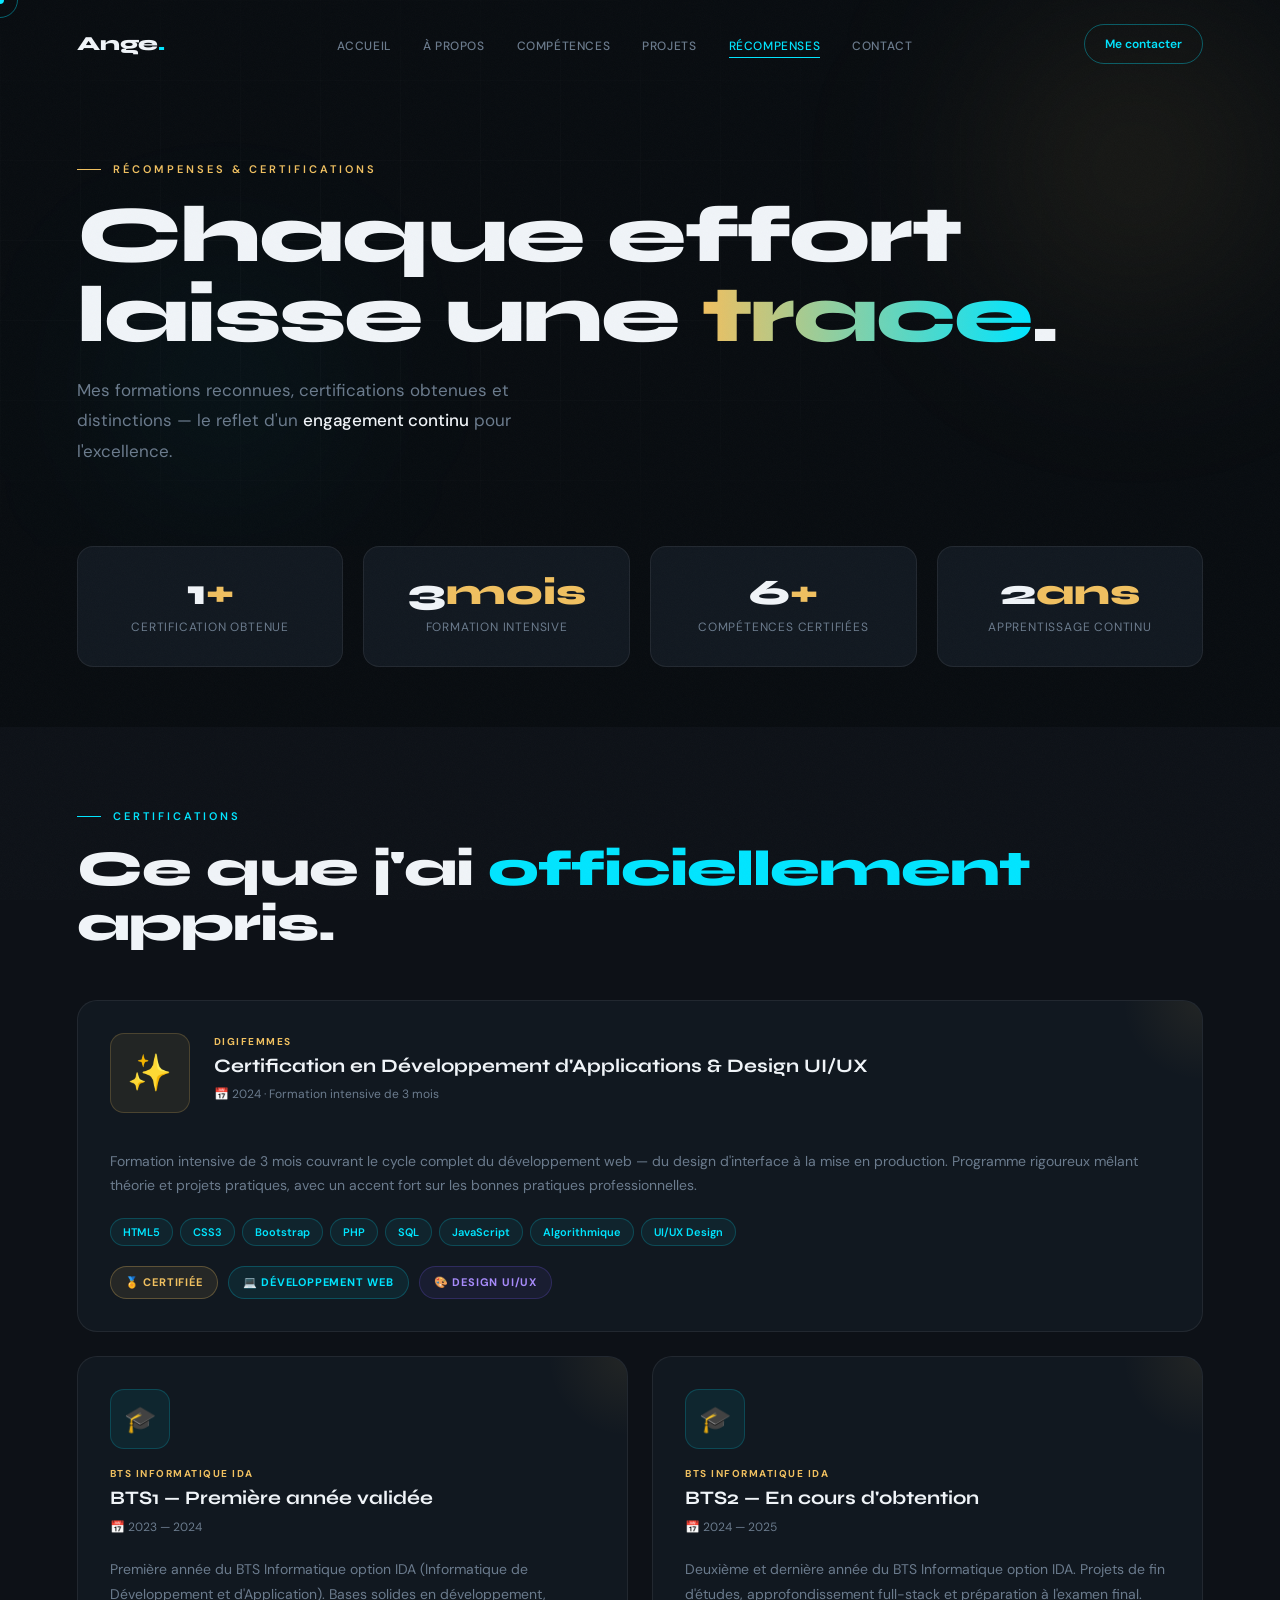
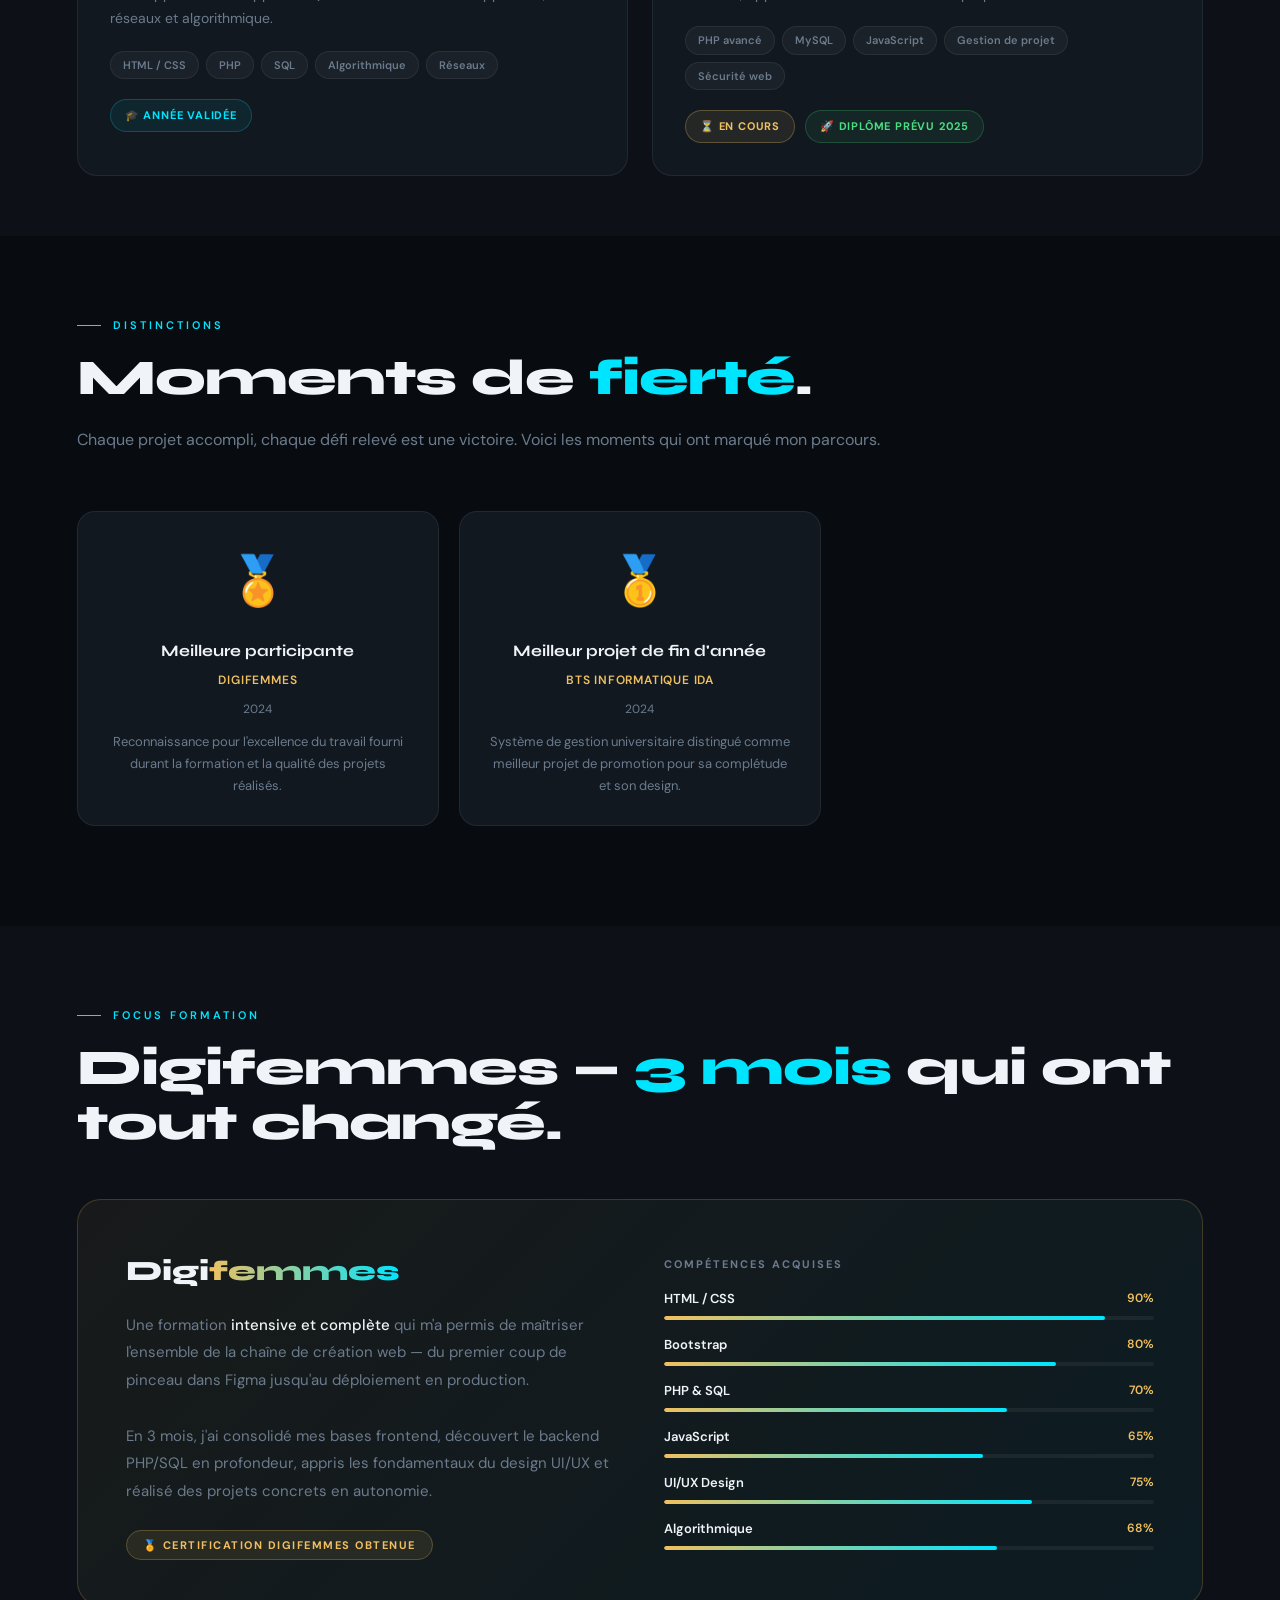
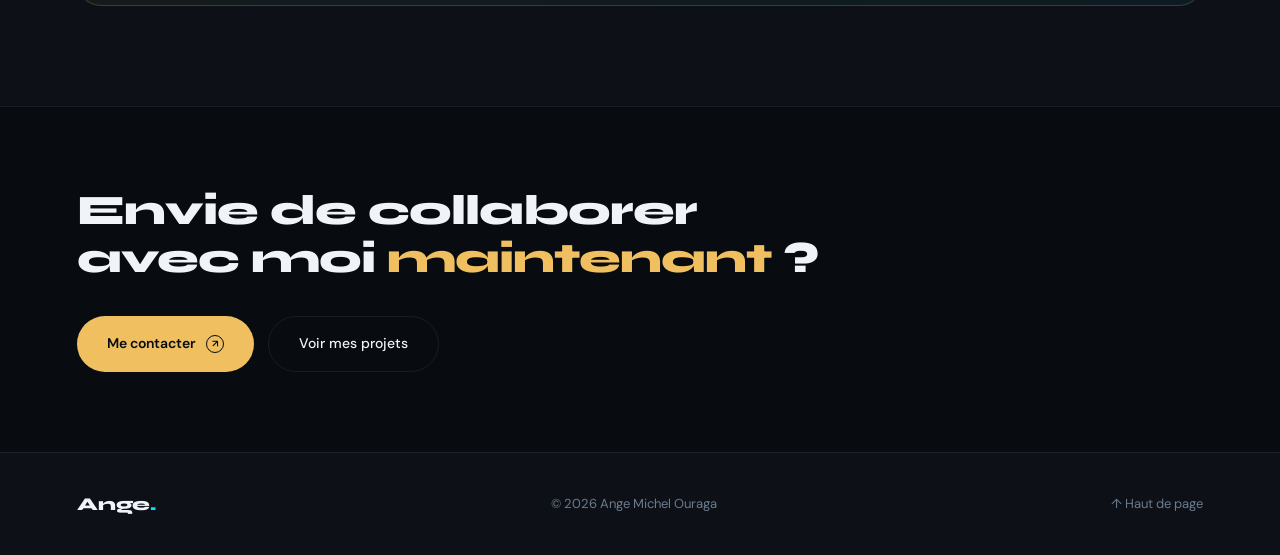
==== commit a88c2be3: "Update awards.html" ====
--- a/awards.html
+++ b/awards.html
@@ -378,14 +378,7 @@
       </div>
     </div>
 
-    <!-- Slot à remplir -->
-    <div class="award-card reveal reveal-delay-2" style="border-style:dashed;opacity:.55;display:flex;flex-direction:column;align-items:center;justify-content:center;min-height:220px;">
-      <span style="font-size:40px;margin-bottom:14px;">➕</span>
-      <div style="font-size:14px;color:var(--muted);text-align:center;">
-        <strong style="color:var(--txt);">Ajoute une récompense</strong><br>
-        Modifie ce bloc dans awards.html
-      </div>
-    </div>
+
 
   </div>
 </section>
